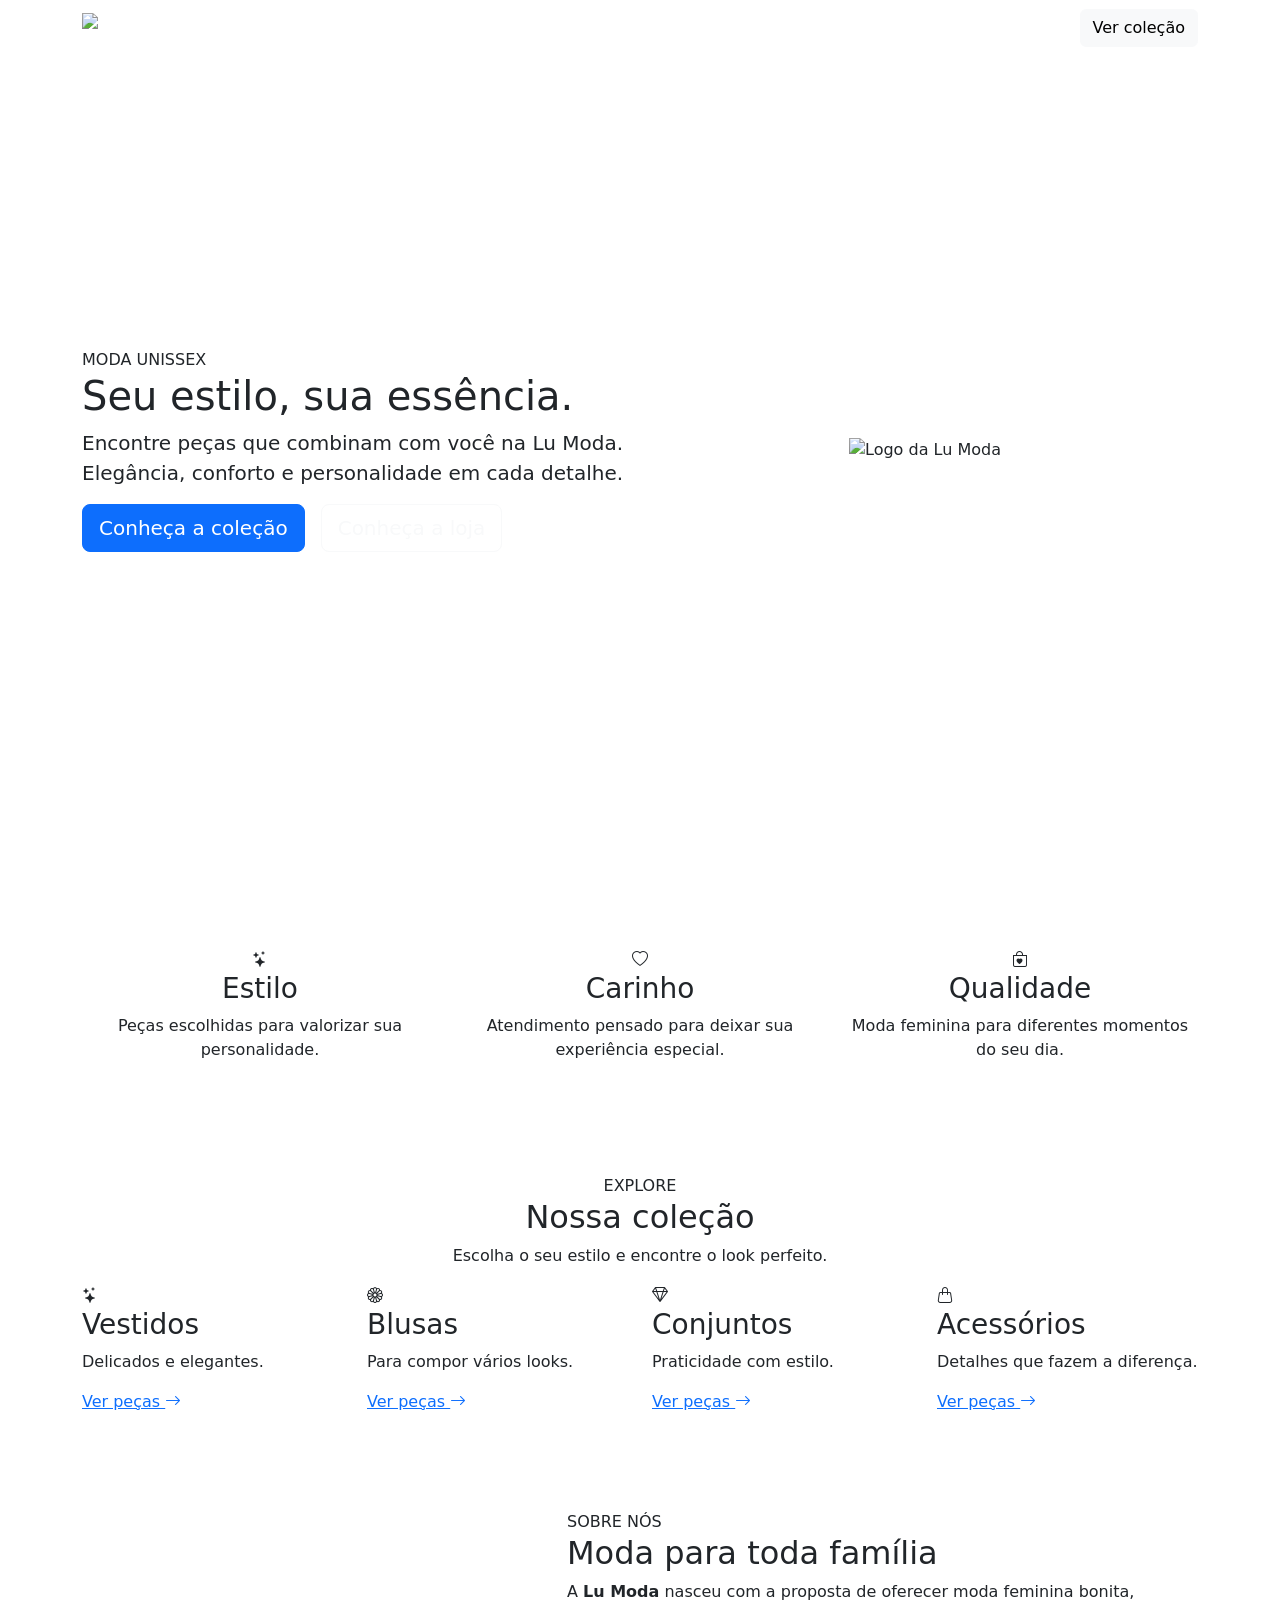
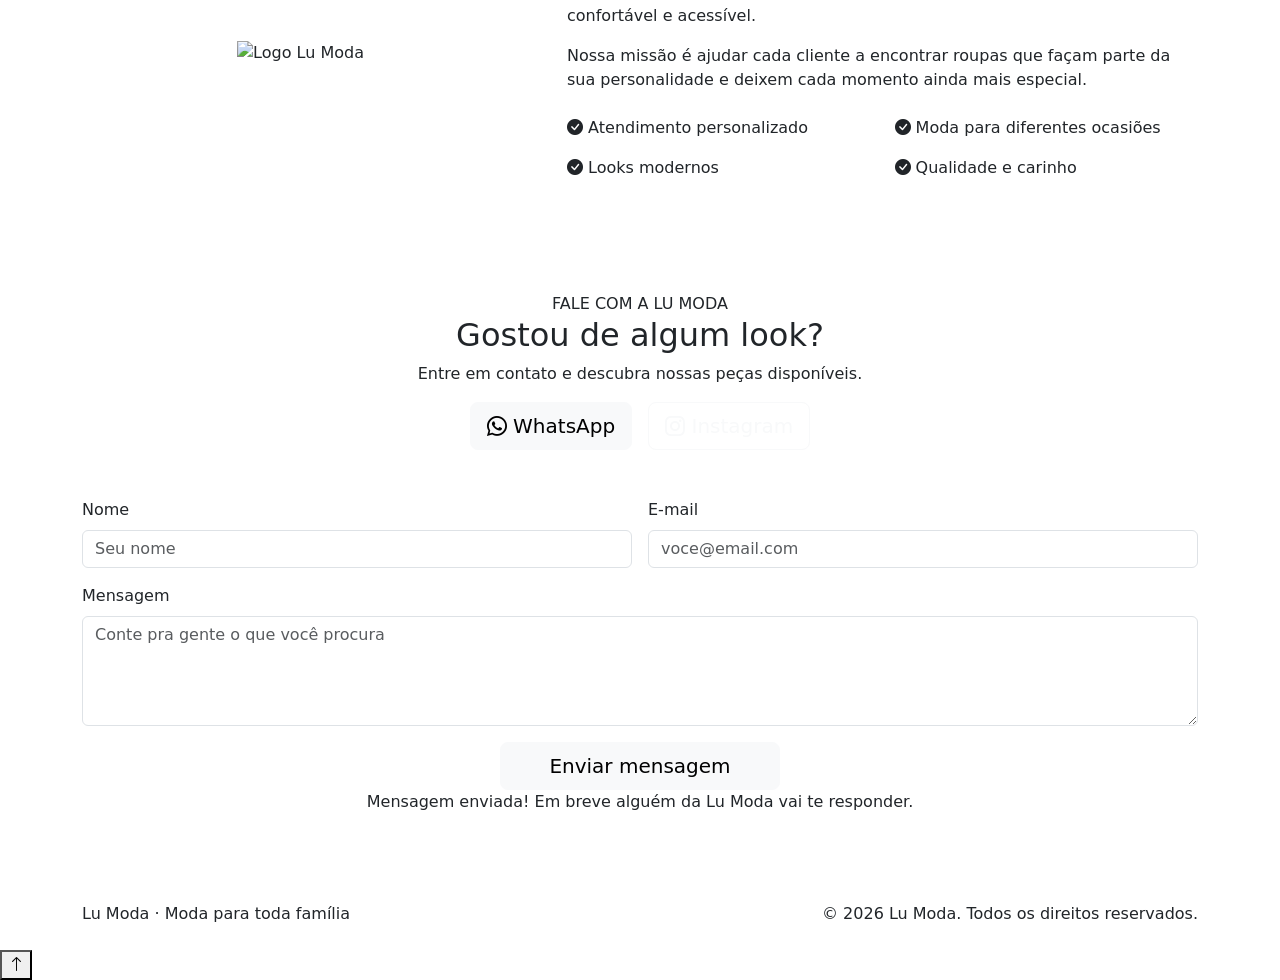
==== HTML/index.html @ f10b1de8 "novas pg" ====
<!DOCTYPE html>
<html lang="pt-BR">

<head>
    <meta charset="UTF-8">
    <meta name="viewport" content="width=device-width, initial-scale=1.0">
    <meta name="description" content="Lu Moda para Toda Família - loja de roupas femininas.">
    <title>Lu Moda | Moda Unissex</title>

    <link href="https://cdn.jsdelivr.net/npm/bootstrap@5.3.3/dist/css/bootstrap.min.css" rel="stylesheet">

    <link rel="stylesheet"
        href="https://cdn.jsdelivr.net/npm/bootstrap-icons@1.11.3/font/bootstrap-icons.min.css">

    <link rel="stylesheet" href="styles.css">
    <link rel="icon" type="image/png" href="logo.png">
</head>

<body>

    <header>
        <nav class="navbar navbar-expand-lg navbar-dark fixed-top">
            <div class="container">

                <a class="navbar-brand d-flex align-items-center" href="#inicio"
                    aria-label="Lu Moda - início">
                    <img src="logo.png" alt="Logo Lu Moda" class="logo">
                </a>

                <button class="navbar-toggler" type="button" data-bs-toggle="collapse"
                    data-bs-target="#menuPrincipal" aria-controls="menuPrincipal"
                    aria-expanded="false" aria-label="Abrir menu">
                    <span class="navbar-toggler-icon"></span>
                </button>

                <div class="collapse navbar-collapse" id="menuPrincipal">
                    <ul class="navbar-nav ms-auto align-items-lg-center gap-lg-2">

                        <li class="nav-item">
                            <a class="nav-link active" href="#inicio">Início</a>
                        </li>

                        <li class="nav-item">
                            <a class="nav-link" href="#colecao">Coleção</a>
                        </li>

                        <li class="nav-item">
                            <a class="nav-link" href="#sobre">Sobre</a>
                        </li>

                        <li class="nav-item">
                            <a class="nav-link" href="#contato">Contato</a>
                        </li>

                        <li class="nav-item">
                            <a class="btn btn-light btn-nav" href="#colecao">
                                Ver coleção
                            </a>
                        </li>

                    </ul>
                </div>

            </div>
        </nav>
    </header>


    <main>

        
        <section id="inicio" class="hero-section">
            <div class="container">

                <div class="row align-items-center min-vh-100">

                    <div class="col-lg-6 text-center text-lg-start">

                        <span class="badge-custom">MODA UNISSEX</span>

                        <h1>
                            Seu estilo, sua <span>essência.</span>
                        </h1>

                        <p class="lead">
                            Encontre peças que combinam com você na Lu Moda.
                            Elegância, conforto e personalidade em cada detalhe.
                        </p>

                        <div class="d-flex gap-3 justify-content-center justify-content-lg-start flex-wrap">

                            <a href="#colecao" class="btn btn-primary btn-lg">
                                Conheça a coleção
                            </a>

                            <a href="#sobre" class="btn btn-outline-light btn-lg">
                                Conheça a loja
                            </a>

                        </div>

                    </div>

                    <div class="col-lg-6 text-center mt-5 mt-lg-0">

                        <div class="hero-logo-card">
                            <img src="logo.jpeg" alt="Logo da Lu Moda" class="hero-logo">
                        </div>

                    </div>

                </div>

            </div>
        </section>


        
        <section class="highlights py-5">
            <div class="container">

                <div class="row g-4 text-center">

                    <div class="col-md-4">
                        <div class="highlight-card">

                            <i class="bi bi-stars"></i>

                            <h3>Estilo</h3>

                            <p>
                                Peças escolhidas para valorizar sua personalidade.
                            </p>

                        </div>
                    </div>


                    <div class="col-md-4">
                        <div class="highlight-card">

                            <i class="bi bi-heart"></i>

                            <h3>Carinho</h3>

                            <p>
                                Atendimento pensado para deixar sua experiência especial.
                            </p>

                        </div>
                    </div>


                    <div class="col-md-4">
                        <div class="highlight-card">

                            <i class="bi bi-bag-heart"></i>

                            <h3>Qualidade</h3>

                            <p>
                                Moda feminina para diferentes momentos do seu dia.
                            </p>

                        </div>
                    </div>

                </div>

            </div>
        </section>


        
        <section id="colecao" class="collection-section py-5">

            <div class="container">

                <div class="section-heading text-center">

                    <span>EXPLORE</span>

                    <h2>Nossa coleção</h2>

                    <p>
                        Escolha o seu estilo e encontre o look perfeito.
                    </p>

                </div>


                <div class="row g-4">

                    
                    <div class="col-sm-6 col-lg-3">

                        <article class="category-card">

                            <div class="category-image vestidos">
                                <i class="bi bi-stars"></i>
                            </div>

                            <div class="category-content">

                                <h3>Vestidos</h3>

                                <p>Delicados e elegantes.</p>

                                <a href="vestidos.html">
                                    Ver peças
                                    <i class="bi bi-arrow-right"></i>
                                </a>

                            </div>

                        </article>

                    </div>


                    <div class="col-sm-6 col-lg-3">

                        <article class="category-card">

                            <div class="category-image blusas">
                                <i class="bi bi-flower1"></i>
                            </div>

                            <div class="category-content">

                                <h3>Blusas</h3>

                                <p>Para compor vários looks.</p>

                                <a href="blusas.html">
                                    Ver peças
                                    <i class="bi bi-arrow-right"></i>
                                </a>

                            </div>

                        </article>

                    </div>


                    
                    <div class="col-sm-6 col-lg-3">

                        <article class="category-card">

                            <div class="category-image conjuntos">
                                <i class="bi bi-gem"></i>
                            </div>

                            <div class="category-content">

                                <h3>Conjuntos</h3>

                                <p>Praticidade com estilo.</p>

                                <a href="conjuntos.html">
                                    Ver peças
                                    <i class="bi bi-arrow-right"></i>
                                </a>

                            </div>

                        </article>

                    </div>


                    <div class="col-sm-6 col-lg-3">

                        <article class="category-card">

                            <div class="category-image acessorios">
                                <i class="bi bi-handbag"></i>
                            </div>

                            <div class="category-content">

                                <h3>Acessórios</h3>

                                <p>Detalhes que fazem a diferença.</p>

                                <a href="acessorios.html">
                                    Ver peças
                                    <i class="bi bi-arrow-right"></i>
                                </a>

                            </div>

                        </article>

                    </div>

                </div>

            </div>

        </section>


       
        <section id="sobre" class="about-section py-5">

            <div class="container">

                <div class="row align-items-center g-5">

                    <div class="col-lg-5 text-center">

                        <div class="about-logo-wrapper">
                            <img src="logo.jpeg" alt="Logo Lu Moda" class="about-logo">
                        </div>

                    </div>


                    <div class="col-lg-7">

                        <span class="section-label">
                            SOBRE NÓS
                        </span>

                        <h2>
                            Moda para toda família
                        </h2>

                        <p>
                            A <strong>Lu Moda</strong> nasceu com a proposta de oferecer
                            moda feminina bonita, confortável e acessível.
                        </p>

                        <p>
                            Nossa missão é ajudar cada cliente a encontrar roupas que
                            façam parte da sua personalidade e deixem cada momento ainda
                            mais especial.
                        </p>


                        <div class="row mt-4">

                            <div class="col-sm-6 mb-3">
                                <div class="about-item">
                                    <i class="bi bi-check-circle-fill"></i>
                                    <span>Atendimento personalizado</span>
                                </div>
                            </div>


                            <div class="col-sm-6 mb-3">
                                <div class="about-item">
                                    <i class="bi bi-check-circle-fill"></i>
                                    <span>Moda para diferentes ocasiões</span>
                                </div>
                            </div>


                            <div class="col-sm-6 mb-3">
                                <div class="about-item">
                                    <i class="bi bi-check-circle-fill"></i>
                                    <span>Looks modernos</span>
                                </div>
                            </div>


                            <div class="col-sm-6 mb-3">
                                <div class="about-item">
                                    <i class="bi bi-check-circle-fill"></i>
                                    <span>Qualidade e carinho</span>
                                </div>
                            </div>

                        </div>

                    </div>

                </div>

            </div>

        </section>


        <!-- Contato da moça -->
        <section id="contato" class="contact-section py-5">

            <div class="container">

                <div class="contact-box text-center">

                    <span>FALE COM A LU MODA</span>

                    <h2>
                        Gostou de algum look?
                    </h2>

                    <p>
                        Entre em contato e descubra nossas peças disponíveis.
                    </p>


                    <div class="d-flex justify-content-center gap-3 flex-wrap mb-5">

                        <a href="" target="_blank" rel="noopener" class="btn btn-light btn-lg">
                            <i class="bi bi-whatsapp"></i>
                            WhatsApp
                        </a>

                        <a href="" target="_blank" rel="noopener" class="btn btn-outline-light btn-lg">
                            <i class="bi bi-instagram"></i>
                            Instagram
                        </a>

                    </div>

                    <form class="contact-form mx-auto needs-validation" id="formContato" novalidate>

                        <div class="row g-3 text-start">

                            <div class="col-md-6">
                                <label for="nome" class="form-label">Nome</label>
                                <input type="text" class="form-control" id="nome" name="nome" placeholder="Seu nome" required>
                                <div class="invalid-feedback">Digite seu nome.</div>
                            </div>

                            <div class="col-md-6">
                                <label for="email" class="form-label">E-mail</label>
                                <input type="email" class="form-control" id="email" name="email" placeholder="voce@email.com" required>
                                <div class="invalid-feedback">Digite um e-mail válido.</div>
                            </div>

                            <div class="col-12">
                                <label for="mensagem" class="form-label">Mensagem</label>
                                <textarea class="form-control" id="mensagem" name="mensagem" rows="4" placeholder="Conte pra gente o que você procura" required></textarea>
                                <div class="invalid-feedback">Escreva uma mensagem.</div>
                            </div>

                            <div class="col-12 text-center">
                                <button type="submit" class="btn btn-light btn-lg px-5">Enviar mensagem</button>
                            </div>

                        </div>

                    </form>

                    <p class="form-success-message" id="mensagemSucesso" role="status" aria-live="polite">
                        Mensagem enviada! Em breve alguém da Lu Moda vai te responder.
                    </p>

                </div>

            </div>

        </section>

    </main>


    <!-- Fim da PG -->
    <footer class="footer py-4">

        <div class="container">

            <div class="row align-items-center g-3">

                <div class="col-md-6 text-center text-md-start">

                    <address class="m-0">
                        Lu Moda &middot; Moda para toda família
                    </address>

                </div>

                <div class="col-md-6 text-center text-md-end">

                    <p class="m-0">
                        &copy; <span id="anoAtual">2026</span> Lu Moda. Todos os direitos reservados.
                    </p>

                </div>

            </div>

        </div>

    </footer>

    <button type="button" id="btnTopo" class="btn-topo" aria-label="Voltar ao topo">
        <i class="bi bi-arrow-up"></i>
    </button>

    <script src="https://cdn.jsdelivr.net/npm/bootstrap@5.3.3/dist/js/bootstrap.bundle.min.js"></script>
    <script src="script.js"></script>

</body>

</html>
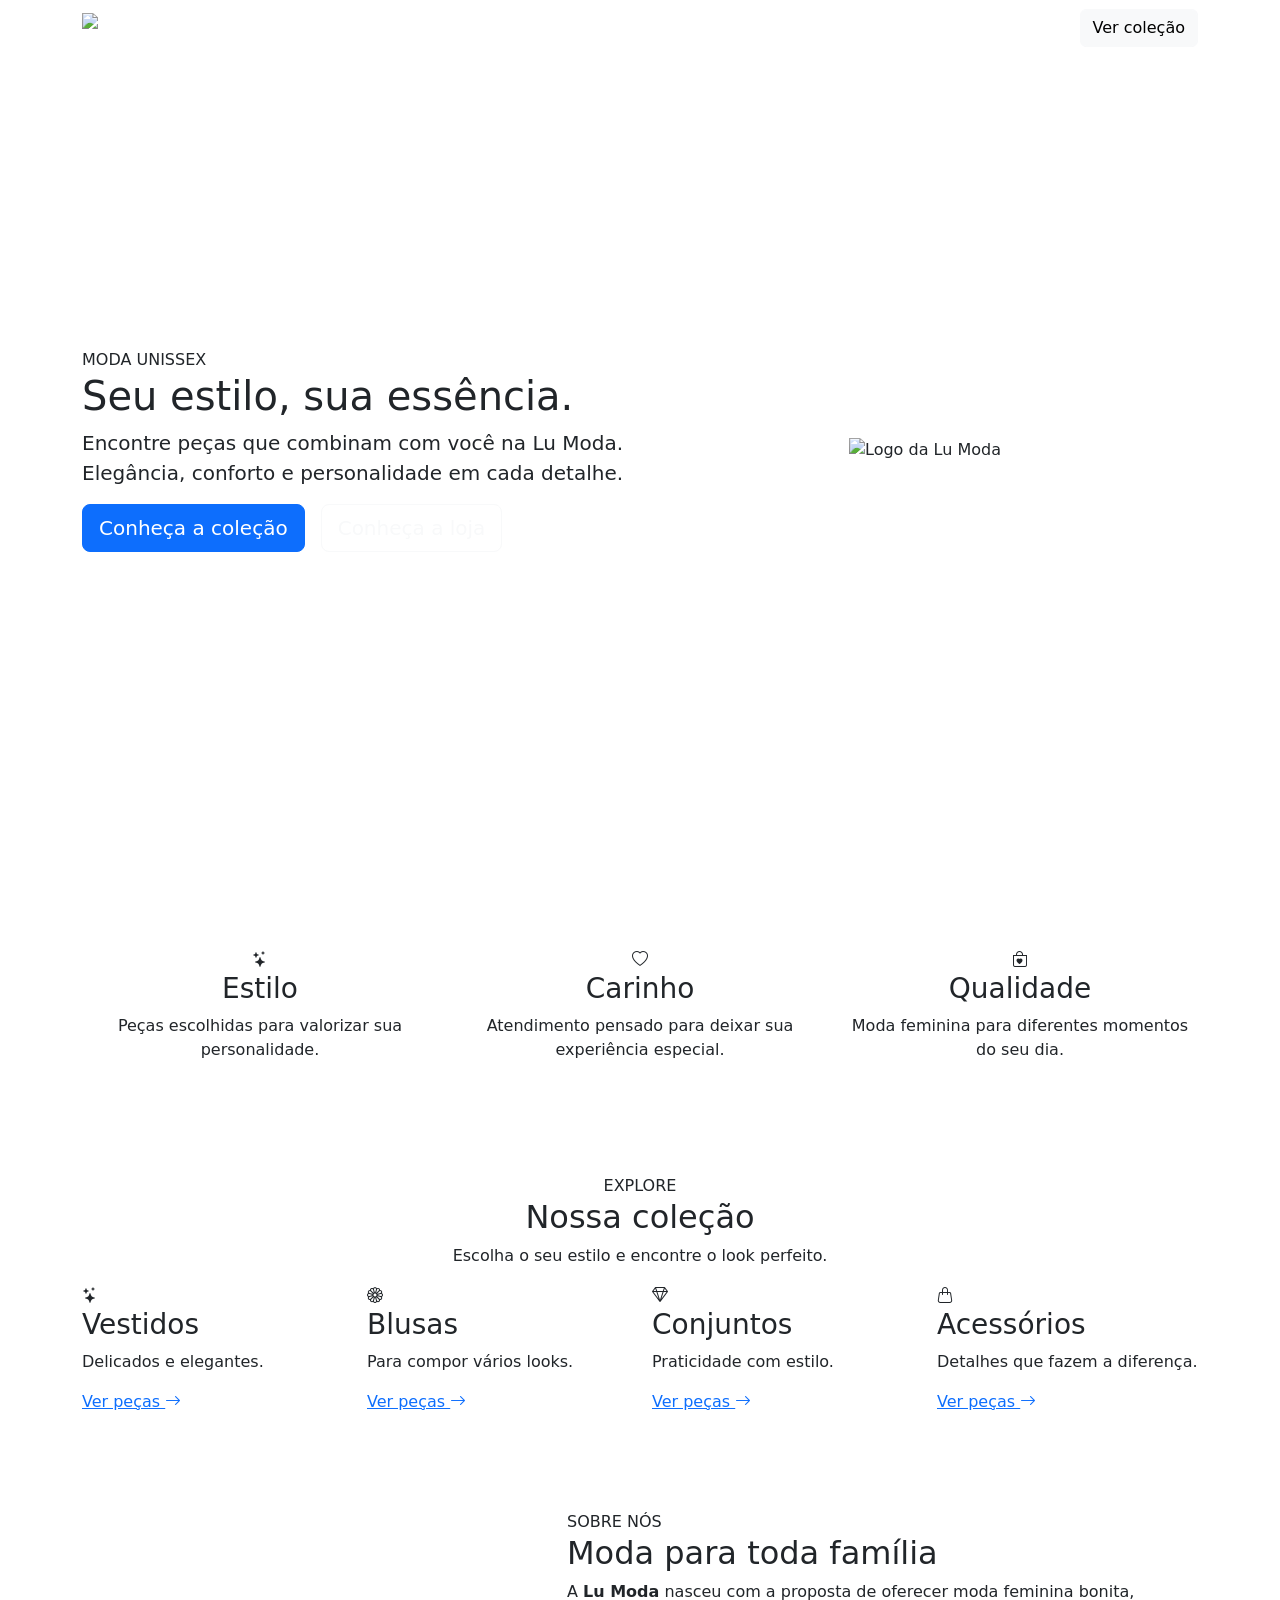
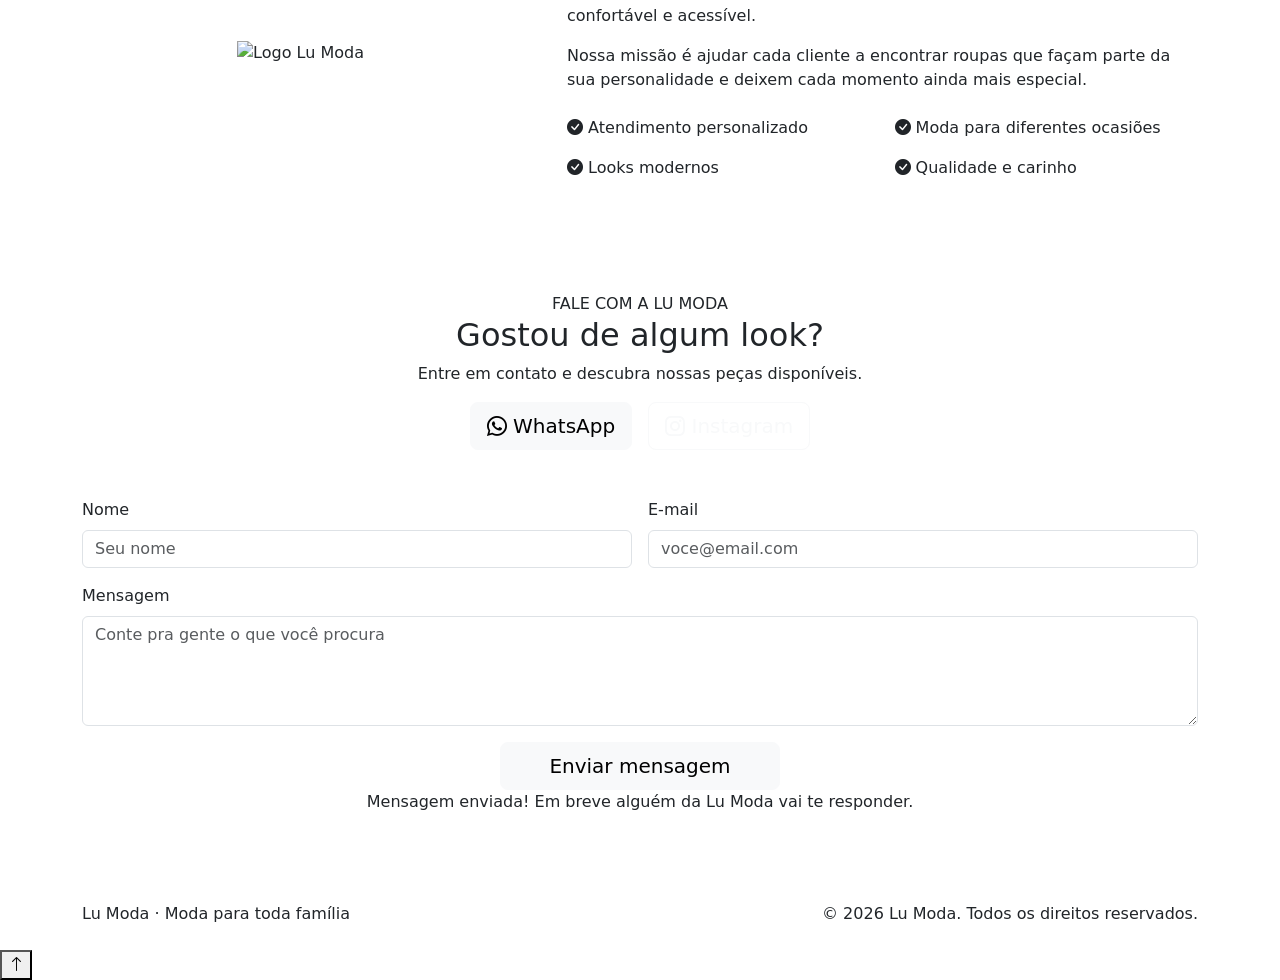
==== commit 6cf54681: "Update index.html" ====
--- a/HTML/index.html
+++ b/HTML/index.html
@@ -5,7 +5,7 @@
     <meta charset="UTF-8">
     <meta name="viewport" content="width=device-width, initial-scale=1.0">
     <meta name="description" content="Lu Moda para Toda Família - loja de roupas femininas.">
-    <title>Lu Moda | Moda Unissex</title>
+    <title>Lu Moda </title>
 
     <link href="https://cdn.jsdelivr.net/npm/bootstrap@5.3.3/dist/css/bootstrap.min.css" rel="stylesheet">
 
@@ -498,4 +498,4 @@
 
 </body>
 
-</html>+</html>
